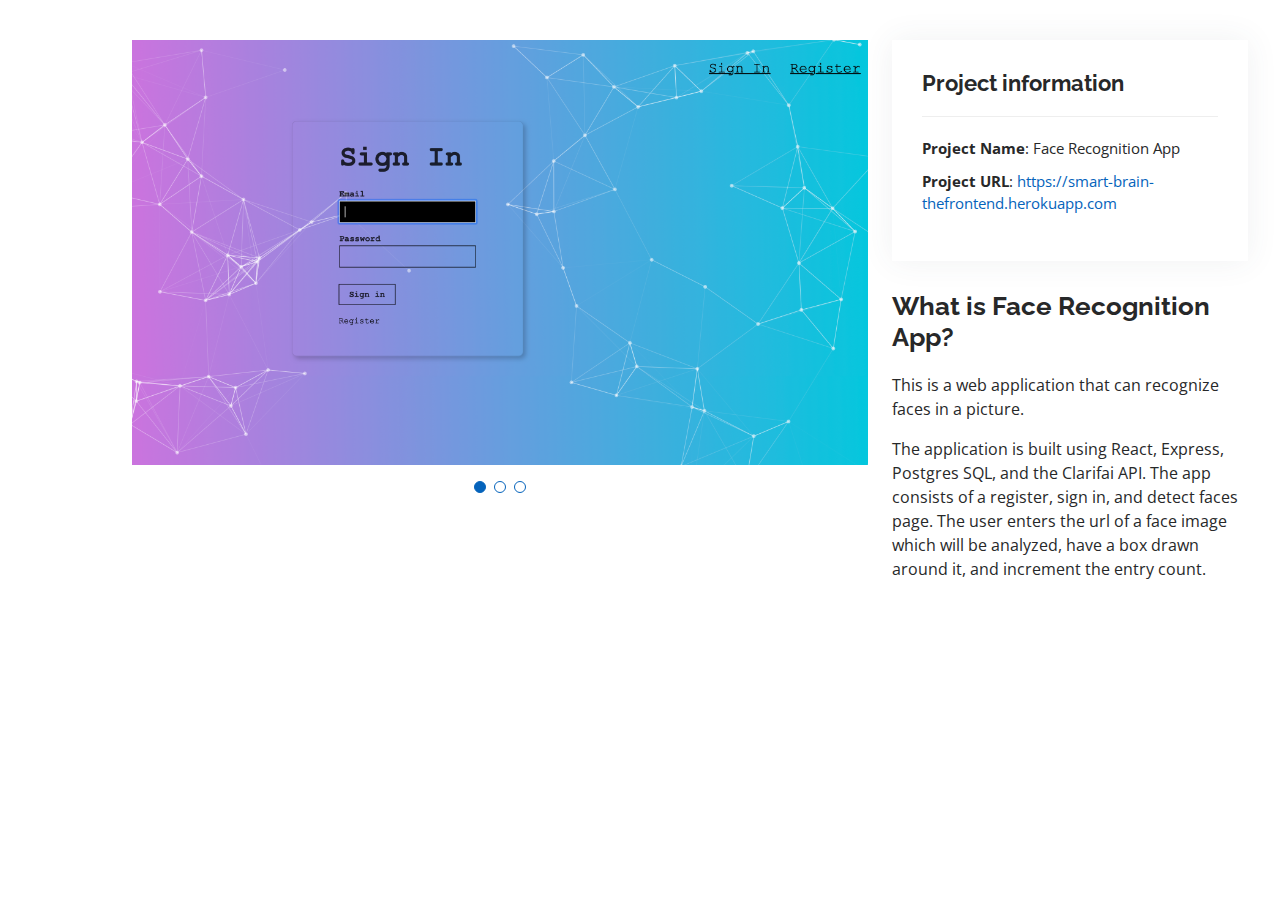
==== project-details-2.html @ 3b35543f "Complete project section" ====
<!DOCTYPE html>
<html lang="en">

<head>
	<meta charset="utf-8">
	<meta content="width=device-width, initial-scale=1.0" name="viewport">

	<title>Project Details - Personal Bootstrap Template</title>
	<meta content="" name="description">
	<meta content="" name="keywords">

	<!-- Favicons -->
	<link href="assets/img/favicon.png" rel="icon">
	<link href="assets/img/apple-touch-icon.png" rel="apple-touch-icon">

	<!-- Google Fonts -->
	<link href="https://fonts.googleapis.com/css?family=Open+Sans:300,300i,400,400i,600,600i,700,700i|Raleway:300,300i,400,400i,500,500i,600,600i,700,700i|Poppins:300,300i,400,400i,500,500i,600,600i,700,700i"
		rel="stylesheet">

	<!-- Vendor CSS Files -->
	<link href="assets/vendor/aos/aos.css" rel="stylesheet">
	<link href="assets/vendor/bootstrap/css/bootstrap.min.css" rel="stylesheet">
	<link href="assets/vendor/bootstrap-icons/bootstrap-icons.css" rel="stylesheet">
	<link href="assets/vendor/boxicons/css/boxicons.min.css" rel="stylesheet">
	<link href="assets/vendor/glightbox/css/glightbox.min.css" rel="stylesheet">
	<link href="assets/vendor/swiper/swiper-bundle.min.css" rel="stylesheet">

	<!-- Template Main CSS File -->
	<link href="assets/css/style.css" rel="stylesheet">

	<!-- =======================================================
  * Template Name: MyResume - v4.6.0
  * Template URL: https://bootstrapmade.com/free-html-bootstrap-template-my-resume/
  * Author: BootstrapMade.com
  * License: https://bootstrapmade.com/license/
  ======================================================== -->
</head>

<body>

	<main id="main">

		<!-- ======= Project Details Section ======= -->
		<section id="project-details" class="project-details">
			<div class="container">

				<div class="row gy-4">

					<div class="col-lg-8">
						<div class="project-details-slider swiper">
							<div class="swiper-wrapper align-items-center">

								<div class="swiper-slide">
									<img src="assets/img/projects/p2-main-picture.png"
										alt="">
								</div>

								<div class="swiper-slide">
									<img src="assets/img/projects/p2-secondary-picture.png"
										alt="">
								</div>

								<div class="swiper-slide">
									<img src="assets/img/projects/p2-thirdImage.png"
										alt="">
								</div>

							</div>
							<div class="swiper-pagination"></div>
						</div>
					</div>

					<div class="col-lg-4">
						<div class="project-info">
							<h3>Project information</h3>
							<ul>
								<li><strong>Project Name</strong>: Face Recognition App
								</li>
								<li><strong>Project URL</strong>: <a
										href="https://smart-brain-thefrontend.herokuapp.com"
										target="_blank">https://smart-brain-thefrontend.herokuapp.com</a>
								</li>
							</ul>
						</div>
						<div class="project-description">
							<h2>What is Face Recognition App?</h2>
							<p>
								This is a web application that can recognize faces in a
								picture.
							</p>
							<p>
								The application is built using React, Express, Postgres
								SQL, and the Clarifai API.
								The app consists of a register, sign in, and detect
								faces page. The user enters the url of a face image
								which will be analyzed, have a box drawn around it, and
								increment the entry count.
							</p>
						</div>
					</div>

				</div>

			</div>
		</section><!-- End Project Details Section -->

	</main><!-- End #main -->

	<div id="preloader"></div>
	<a href="#" class="back-to-top d-flex align-items-center justify-content-center"><i
			class="bi bi-arrow-up-short"></i></a>

	<!-- Vendor JS Files -->
	<script src="assets/vendor/aos/aos.js"></script>
	<script src="assets/vendor/bootstrap/js/bootstrap.bundle.min.js"></script>
	<script src="assets/vendor/glightbox/js/glightbox.min.js"></script>
	<script src="assets/vendor/isotope-layout/isotope.pkgd.min.js"></script>
	<script src="assets/vendor/php-email-form/validate.js"></script>
	<script src="assets/vendor/purecounter/purecounter.js"></script>
	<script src="assets/vendor/swiper/swiper-bundle.min.js"></script>
	<script src="assets/vendor/typed.js/typed.min.js"></script>
	<script src="assets/vendor/waypoints/noframework.waypoints.js"></script>

	<!-- Template Main JS File -->
	<script src="assets/js/main.js"></script>

</body>

</html>
---- assets/css/style.css ----
/**
* Template Name: MyResume - v4.6.0
* Template URL: https://bootstrapmade.com/free-html-bootstrap-template-my-resume/
* Author: BootstrapMade.com
* License: https://bootstrapmade.com/license/
*/

/*--------------------------------------------------------------
# General
--------------------------------------------------------------*/
body {
  font-family: "Open Sans", sans-serif;
  color: #272829;
}

a {
  color: #0563bb;
  text-decoration: none;
}

a:hover {
  color: #067ded;
  text-decoration: none;
}

h1,
h2,
h3,
h4,
h5,
h6 {
  font-family: "Raleway", sans-serif;
}

/*--------------------------------------------------------------
# Back to top button
--------------------------------------------------------------*/
.back-to-top {
  position: fixed;
  visibility: hidden;
  opacity: 0;
  right: 15px;
  bottom: 15px;
  z-index: 996;
  background: #0563bb;
  width: 40px;
  height: 40px;
  border-radius: 50px;
  transition: all 0.4s;
}
.back-to-top i {
  font-size: 28px;
  color: #fff;
  line-height: 0;
}
.back-to-top:hover {
  background: #0678e3;
  color: #fff;
}
.back-to-top.active {
  visibility: visible;
  opacity: 1;
}

/*--------------------------------------------------------------
# Preloader
--------------------------------------------------------------*/
#preloader {
  position: fixed;
  top: 0;
  left: 0;
  right: 0;
  bottom: 0;
  z-index: 9999;
  overflow: hidden;
  background: #fff;
}

#preloader:before {
  content: "";
  position: fixed;
  top: calc(50% - 30px);
  left: calc(50% - 30px);
  border: 6px solid #0563bb;
  border-top-color: #fff;
  border-bottom-color: #fff;
  border-radius: 50%;
  width: 60px;
  height: 60px;
  -webkit-animation: animate-preloader 1s linear infinite;
  animation: animate-preloader 1s linear infinite;
}

@-webkit-keyframes animate-preloader {
  0% {
    transform: rotate(0deg);
  }
  100% {
    transform: rotate(360deg);
  }
}

@keyframes animate-preloader {
  0% {
    transform: rotate(0deg);
  }
  100% {
    transform: rotate(360deg);
  }
}
/*--------------------------------------------------------------
# Disable aos animation delay on mobile devices
--------------------------------------------------------------*/
@media screen and (max-width: 768px) {
  [data-aos-delay] {
    transition-delay: 0 !important;
  }
}
/*--------------------------------------------------------------
# Header
--------------------------------------------------------------*/
#header {
  position: fixed;
  top: 0;
  left: 0;
  bottom: 0;
  z-index: 9997;
  transition: all 0.5s;
  padding: 15px;
  overflow-y: auto;
}
@media (max-width: 992px) {
  #header {
    width: 300px;
    background: #fff;
    border-right: 1px solid #e6e9ec;
    left: -300px;
  }
}

@media (min-width: 992px) {
  #main {
    margin-left: 100px;
  }
}
/*--------------------------------------------------------------
# Navigation Menu
--------------------------------------------------------------*/
/**
* Desktop Navigation 
*/
.nav-menu {
  padding: 0;
  display: block;
}
.nav-menu * {
  margin: 0;
  padding: 0;
  list-style: none;
}
.nav-menu > ul > li {
  position: relative;
  white-space: nowrap;
}
.nav-menu a,
.nav-menu a:focus {
  display: flex;
  align-items: center;
  color: #45505b;
  padding: 10px 18px;
  margin-bottom: 8px;
  transition: 0.3s;
  font-size: 15px;
  border-radius: 50px;
  background: #f2f3f5;
  height: 56px;
  width: 100%;
  overflow: hidden;
  transition: 0.3s;
}
.nav-menu a i,
.nav-menu a:focus i {
  font-size: 20px;
}
.nav-menu a span,
.nav-menu a:focus span {
  padding: 0 5px 0 7px;
  color: #45505b;
}
@media (min-width: 992px) {
  .nav-menu a,
  .nav-menu a:focus {
    width: 56px;
  }
  .nav-menu a span,
  .nav-menu a:focus span {
    display: none;
    color: #fff;
  }
}
.nav-menu a:hover,
.nav-menu .active,
.nav-menu .active:focus,
.nav-menu li:hover > a {
  color: #fff;
  background: #0563bb;
}
.nav-menu a:hover span,
.nav-menu .active span,
.nav-menu .active:focus span,
.nav-menu li:hover > a span {
  color: #fff;
}
.nav-menu a:hover,
.nav-menu li:hover > a {
  width: 100%;
  color: #fff;
}
.nav-menu a:hover span,
.nav-menu li:hover > a span {
  display: block;
}

/**
* Mobile Navigation 
*/
.mobile-nav-toggle {
  position: fixed;
  right: 10px;
  top: 10px;
  z-index: 9998;
  border: 0;
  background: none;
  font-size: 28px;
  transition: all 0.4s;
  outline: none !important;
  line-height: 0;
  cursor: pointer;
  border-radius: 50px;
  padding: 5px;
}
.mobile-nav-toggle i {
  color: #45505b;
}

.mobile-nav-active {
  overflow: hidden;
}
.mobile-nav-active #header {
  left: 0;
}
.mobile-nav-active .mobile-nav-toggle {
  color: #fff;
  background-color: #0563bb;
}

/*--------------------------------------------------------------
# Hero Section
--------------------------------------------------------------*/
#hero {
  width: 100%;
  height: 100vh;
  background: url("../img/bg.jpg") top right no-repeat;
  background-size: cover;
  position: relative;
}
@media (min-width: 992px) {
  #hero {
    padding-left: 160px;
  }
}
#hero:before {
  content: "";
  background: rgba(255, 255, 255, 0.8);
  position: absolute;
  bottom: 0;
  top: 0;
  left: 0;
  right: 0;
}
#hero h1 {
  margin: 0;
  font-size: 64px;
  font-weight: 700;
  line-height: 56px;
  color: #45505b;
}
#hero p {
  color: #45505b;
  margin: 15px 0 0 0;
  font-size: 26px;
  font-family: "Poppins", sans-serif;
}
#hero p span {
  color: #0563bb;
  letter-spacing: 1px;
}
#hero .social-links {
  margin-top: 30px;
}
#hero .social-links a {
  font-size: 24px;
  display: inline-block;
  color: #45505b;
  line-height: 1;
  margin-right: 20px;
  transition: 0.3s;
}
#hero .social-links a:hover {
  color: #0563bb;
}
@media (max-width: 992px) {
  #hero {
    text-align: center;
  }
  #hero h1 {
    font-size: 32px;
    line-height: 36px;
  }
  #hero p {
    margin-top: 10px;
    font-size: 20px;
    line-height: 24px;
  }
}

/*--------------------------------------------------------------
# Sections General
--------------------------------------------------------------*/
section {
  padding: 60px 0;
  overflow: hidden;
}

.section-title {
  text-align: center;
  padding-bottom: 30px;
}
.section-title h2 {
  font-size: 32px;
  font-weight: bold;
  text-transform: uppercase;
  margin-bottom: 20px;
  padding-bottom: 20px;
  position: relative;
  color: #45505b;
}
.section-title h2::before {
  content: "";
  position: absolute;
  display: block;
  width: 120px;
  height: 1px;
  background: #ddd;
  bottom: 1px;
  left: calc(50% - 60px);
}
.section-title h2::after {
  content: "";
  position: absolute;
  display: block;
  width: 40px;
  height: 3px;
  background: #0563bb;
  bottom: 0;
  left: calc(50% - 20px);
}
.section-title p {
  margin-bottom: 0;
}

/*--------------------------------------------------------------
# About
--------------------------------------------------------------*/
.about .content h3 {
  font-weight: 700;
  font-size: 26px;
  color: #728394;
}
.about .content ul {
  list-style: none;
  padding: 0;
}
.about .content ul li {
  margin-bottom: 20px;
  display: flex;
  align-items: center;
}
.about .content ul strong {
  margin-right: 10px;
}
.about .content ul i {
  font-size: 16px;
  margin-right: 5px;
  color: #0563bb;
  line-height: 0;
}
.about .content p:last-child {
  margin-bottom: 0;
}

/*--------------------------------------------------------------
# Skills
--------------------------------------------------------------*/
.skills .count-box {
  padding: 30px 30px 25px 30px;
  margin-top: 30px;
  width: 100%;
  position: relative;
  text-align: center;
  background: #fff;
}
.skills .count-box i {
  position: absolute;
  top: -25px;
  left: 50%;
  transform: translateX(-50%);
  font-size: 24px;
  background: #0563bb;
  color: #fff;
  border-radius: 50px;
  display: inline-flex;
  align-items: center;
  justify-content: center;
  width: 48px;
  height: 48px;
}
.skills .count-box span {
  font-size: 36px;
  display: block;
  font-weight: 600;
  color: #011426;
}
.skills .count-box p {
  padding: 0;
  margin: 0;
  font-family: "Raleway", sans-serif;
  font-size: 14px;
}

.skill-indiv {
  height: 48px;
  width: 48px;
}

/*--------------------------------------------------------------
# Project
--------------------------------------------------------------*/
.project .project-item {
  margin-bottom: 30px;
}
.project #project-flters {
  padding: 0;
  margin: 0 auto 25px auto;
  list-style: none;
  text-align: center;
  background: #fff;
  border-radius: 50px;
  padding: 2px 15px;
}
.project #project-flters li {
  cursor: pointer;
  display: inline-block;
  padding: 10px 15px;
  font-size: 14px;
  font-weight: 600;
  line-height: 1;
  text-transform: uppercase;
  color: #272829;
  margin-bottom: 5px;
  transition: all 0.3s ease-in-out;
}
.project #project-flters li:hover,
.project #project-flters li.filter-active {
  color: #0563bb;
}
.project #project-flters li:last-child {
  margin-right: 0;
}
.project .project-wrap {
  transition: 0.3s;
  position: relative;
  overflow: hidden;
  z-index: 1;
  background: rgba(69, 80, 91, 0.8);
}
.project .project-wrap::before {
  content: "";
  background: rgba(255, 255, 255, 0.7);
  position: absolute;
  left: 30px;
  right: 30px;
  top: 30px;
  bottom: 30px;
  transition: all ease-in-out 0.3s;
  z-index: 2;
  opacity: 0;
}
.project .project-wrap .project-info {
  opacity: 0;
  position: absolute;
  top: 0;
  left: 0;
  right: 0;
  bottom: 0;
  text-align: center;
  z-index: 3;
  transition: all ease-in-out 0.3s;
  display: flex;
  flex-direction: column;
  justify-content: center;
  align-items: center;
}
.project .project-wrap .project-info::before {
  display: block;
  content: "";
  width: 48px;
  height: 48px;
  position: absolute;
  top: 35px;
  left: 35px;
  border-top: 3px solid #d7dce1;
  border-left: 3px solid #d7dce1;
  transition: all 0.5s ease 0s;
  z-index: 9994;
}
.project .project-wrap .project-info::after {
  display: block;
  content: "";
  width: 48px;
  height: 48px;
  position: absolute;
  bottom: 35px;
  right: 35px;
  border-bottom: 3px solid #d7dce1;
  border-right: 3px solid #d7dce1;
  transition: all 0.5s ease 0s;
  z-index: 9994;
}
.project .project-wrap .project-info h4 {
  font-size: 20px;
  color: #45505b;
  font-weight: 600;
}
.project .project-wrap .project-info p {
  color: #45505b;
  font-size: 14px;
  text-transform: uppercase;
  padding: 0;
  margin: 0;
}
.project .project-wrap .project-links {
  text-align: center;
  z-index: 4;
}
.project .project-wrap .project-links a {
  color: #45505b;
  margin: 0 2px;
  font-size: 28px;
  display: inline-block;
  transition: 0.3s;
}
.project .project-wrap .project-links a:hover {
  color: #148af9;
}
.project .project-wrap:hover::before {
  top: 0;
  left: 0;
  right: 0;
  bottom: 0;
  opacity: 1;
}
.project .project-wrap:hover .project-info {
  opacity: 1;
}
.project .project-wrap:hover .project-info::before {
  top: 15px;
  left: 15px;
}
.project .project-wrap:hover .project-info::after {
  bottom: 15px;
  right: 15px;
}

/*--------------------------------------------------------------
# Portfolio Details
--------------------------------------------------------------*/
.project-details {
  padding-top: 40px;
}
.project-details .project-details-slider img {
  width: 100%;
}
.project-details .project-details-slider .swiper-pagination {
  margin-top: 20px;
  position: relative;
}
.project-details
  .project-details-slider
  .swiper-pagination
  .swiper-pagination-bullet {
  width: 12px;
  height: 12px;
  background-color: #fff;
  opacity: 1;
  border: 1px solid #0563bb;
}
.project-details
  .project-details-slider
  .swiper-pagination
  .swiper-pagination-bullet-active {
  background-color: #0563bb;
}
.project-details .project-info {
  padding: 30px;
  box-shadow: 0px 0 30px rgba(69, 80, 91, 0.08);
}
.project-details .project-info h3 {
  font-size: 22px;
  font-weight: 700;
  margin-bottom: 20px;
  padding-bottom: 20px;
  border-bottom: 1px solid #eee;
}
.project-details .project-info ul {
  list-style: none;
  padding: 0;
  font-size: 15px;
}
.project-details .project-info ul li + li {
  margin-top: 10px;
}
.project-details .project-description {
  padding-top: 30px;
}
.project-details .project-description h2 {
  font-size: 26px;
  font-weight: 700;
  margin-bottom: 20px;
}
.project-details .project-description p {
  padding: 0;
}

/*--------------------------------------------------------------
# Services
--------------------------------------------------------------*/
.services .icon-box {
  text-align: center;
  padding: 70px 20px 80px 20px;
  transition: all ease-in-out 0.3s;
  background: #fff;
  box-shadow: 0px 5px 90px 0px rgba(110, 123, 131, 0.05);
}
.services .icon-box .icon {
  margin: 0 auto;
  width: 100px;
  height: 100px;
  display: flex;
  align-items: center;
  justify-content: center;
  transition: ease-in-out 0.3s;
  position: relative;
}
.services .icon-box .icon i {
  font-size: 36px;
  transition: 0.5s;
  position: relative;
}
.services .icon-box .icon svg {
  position: absolute;
  top: 0;
  left: 0;
}
.services .icon-box .icon svg path {
  transition: 0.5s;
  fill: #f5f5f5;
}
.services .icon-box h4 {
  font-weight: 600;
  margin: 10px 0 15px 0;
  font-size: 22px;
}
.services .icon-box h4 a {
  color: #45505b;
  transition: ease-in-out 0.3s;
}
.services .icon-box p {
  line-height: 24px;
  font-size: 14px;
  margin-bottom: 0;
}
.services .icon-box:hover {
  border-color: #fff;
  box-shadow: 0px 0 35px 0 rgba(0, 0, 0, 0.08);
}
.services .iconbox-blue i {
  color: #47aeff;
}
.services .iconbox-blue:hover .icon i {
  color: #fff;
}
.services .iconbox-blue:hover .icon path {
  fill: #47aeff;
}
.services .iconbox-orange i {
  color: #ffa76e;
}
.services .iconbox-orange:hover .icon i {
  color: #fff;
}
.services .iconbox-orange:hover .icon path {
  fill: #ffa76e;
}
.services .iconbox-pink i {
  color: #e80368;
}
.services .iconbox-pink:hover .icon i {
  color: #fff;
}
.services .iconbox-pink:hover .icon path {
  fill: #e80368;
}
.services .iconbox-yellow i {
  color: #ffbb2c;
}
.services .iconbox-yellow:hover .icon i {
  color: #fff;
}
.services .iconbox-yellow:hover .icon path {
  fill: #ffbb2c;
}
.services .iconbox-red i {
  color: #ff5828;
}
.services .iconbox-red:hover .icon i {
  color: #fff;
}
.services .iconbox-red:hover .icon path {
  fill: #ff5828;
}
.services .iconbox-teal i {
  color: #11dbcf;
}
.services .iconbox-teal:hover .icon i {
  color: #fff;
}
.services .iconbox-teal:hover .icon path {
  fill: #11dbcf;
}

/*--------------------------------------------------------------
# Testimonials
--------------------------------------------------------------*/
.testimonials .section-header {
  margin-bottom: 40px;
}
.testimonials .testimonials-carousel,
.testimonials .testimonials-slider {
  overflow: hidden;
}
.testimonials .testimonial-item {
  text-align: center;
}
.testimonials .testimonial-item .testimonial-img {
  width: 120px;
  border-radius: 50%;
  border: 4px solid #fff;
  margin: 0 auto;
}
.testimonials .testimonial-item h3 {
  font-size: 20px;
  font-weight: bold;
  margin: 10px 0 5px 0;
  color: #111;
}
.testimonials .testimonial-item h4 {
  font-size: 14px;
  color: #999;
  margin: 0 0 15px 0;
}
.testimonials .testimonial-item .quote-icon-left,
.testimonials .testimonial-item .quote-icon-right {
  color: #90c8fc;
  font-size: 26px;
}
.testimonials .testimonial-item .quote-icon-left {
  display: inline-block;
  left: -5px;
  position: relative;
}
.testimonials .testimonial-item .quote-icon-right {
  display: inline-block;
  right: -5px;
  position: relative;
  top: 10px;
}
.testimonials .testimonial-item p {
  font-style: italic;
  margin: 0 auto 15px auto;
}
.testimonials .swiper-pagination {
  margin-top: 20px;
  position: relative;
}
.testimonials .swiper-pagination .swiper-pagination-bullet {
  width: 12px;
  height: 12px;
  background-color: #fff;
  opacity: 1;
  border: 1px solid #0563bb;
}
.testimonials .swiper-pagination .swiper-pagination-bullet-active {
  background-color: #0563bb;
}
@media (min-width: 992px) {
  .testimonials .testimonial-item p {
    width: 80%;
  }
}

/*--------------------------------------------------------------
# Contact
--------------------------------------------------------------*/
.contact .info {
  width: 100%;
  background: #fff;
}
.contact .info i {
  font-size: 20px;
  color: #0563bb;
  float: left;
  width: 44px;
  height: 44px;
  background: #eef7ff;
  display: flex;
  justify-content: center;
  align-items: center;
  border-radius: 50px;
  transition: all 0.3s ease-in-out;
}
.contact .info h4 {
  padding: 0 0 0 60px;
  font-size: 22px;
  font-weight: 600;
  margin-bottom: 5px;
  color: #45505b;
}
.contact .info p {
  padding: 0 0 0 60px;
  margin-bottom: 0;
  font-size: 14px;
  color: #728394;
}
.contact .info .email,
.contact .info .phone {
  margin-top: 40px;
}
.contact .info .email:hover i,
.contact .info .address:hover i,
.contact .info .phone:hover i {
  background: #0563bb;
  color: #fff;
}
.contact .php-email-form {
  width: 100%;
  background: #fff;
}
.contact .php-email-form .form-group {
  padding-bottom: 8px;
}
.contact .php-email-form .error-message {
  display: none;
  color: #fff;
  background: #ed3c0d;
  text-align: left;
  padding: 15px;
  font-weight: 600;
}
.contact .php-email-form .error-message br + br {
  margin-top: 25px;
}
.contact .php-email-form .sent-message {
  display: none;
  color: #fff;
  background: #18d26e;
  text-align: center;
  padding: 15px;
  font-weight: 600;
}
.contact .php-email-form .loading {
  display: none;
  background: #fff;
  text-align: center;
  padding: 15px;
}
.contact .php-email-form .loading:before {
  content: "";
  display: inline-block;
  border-radius: 50%;
  width: 24px;
  height: 24px;
  margin: 0 10px -6px 0;
  border: 3px solid #18d26e;
  border-top-color: #eee;
  -webkit-animation: animate-loading 1s linear infinite;
  animation: animate-loading 1s linear infinite;
}
.contact .php-email-form input,
.contact .php-email-form textarea {
  border-radius: 4px;
  box-shadow: none;
  font-size: 14px;
}
.contact .php-email-form input {
  height: 44px;
}
.contact .php-email-form textarea {
  padding: 10px 12px;
}
.contact .php-email-form button[type="submit"] {
  background: #0563bb;
  border: 0;
  padding: 10px 35px;
  color: #fff;
  transition: 0.4s;
  border-radius: 50px;
}
.contact .php-email-form button[type="submit"]:hover {
  background: #0678e3;
}
@-webkit-keyframes animate-loading {
  0% {
    transform: rotate(0deg);
  }
  100% {
    transform: rotate(360deg);
  }
}
@keyframes animate-loading {
  0% {
    transform: rotate(0deg);
  }
  100% {
    transform: rotate(360deg);
  }
}

/*--------------------------------------------------------------
# Footer
--------------------------------------------------------------*/
#footer {
  background: #f7f8f9;
  color: #45505b;
  font-size: 14px;
  text-align: center;
  padding: 30px 0;
}
#footer h3 {
  font-size: 36px;
  font-weight: 700;
  position: relative;
  font-family: "Poppins", sans-serif;
  padding: 0;
  margin: 0 0 15px 0;
}
#footer p {
  font-size: 15;
  font-style: italic;
  padding: 0;
  margin: 0 0 40px 0;
}
#footer .social-links {
  margin: 0 0 40px 0;
}
#footer .social-links a {
  font-size: 18px;
  display: inline-block;
  background: #0563bb;
  color: #fff;
  line-height: 1;
  padding: 8px 0;
  margin-right: 4px;
  border-radius: 50%;
  text-align: center;
  width: 36px;
  height: 36px;
  transition: 0.3s;
}
#footer .social-links a:hover {
  background: #0678e3;
  color: #fff;
  text-decoration: none;
}
#footer .copyright {
  margin: 0 0 5px 0;
}
#footer .credits {
  font-size: 13px;
}
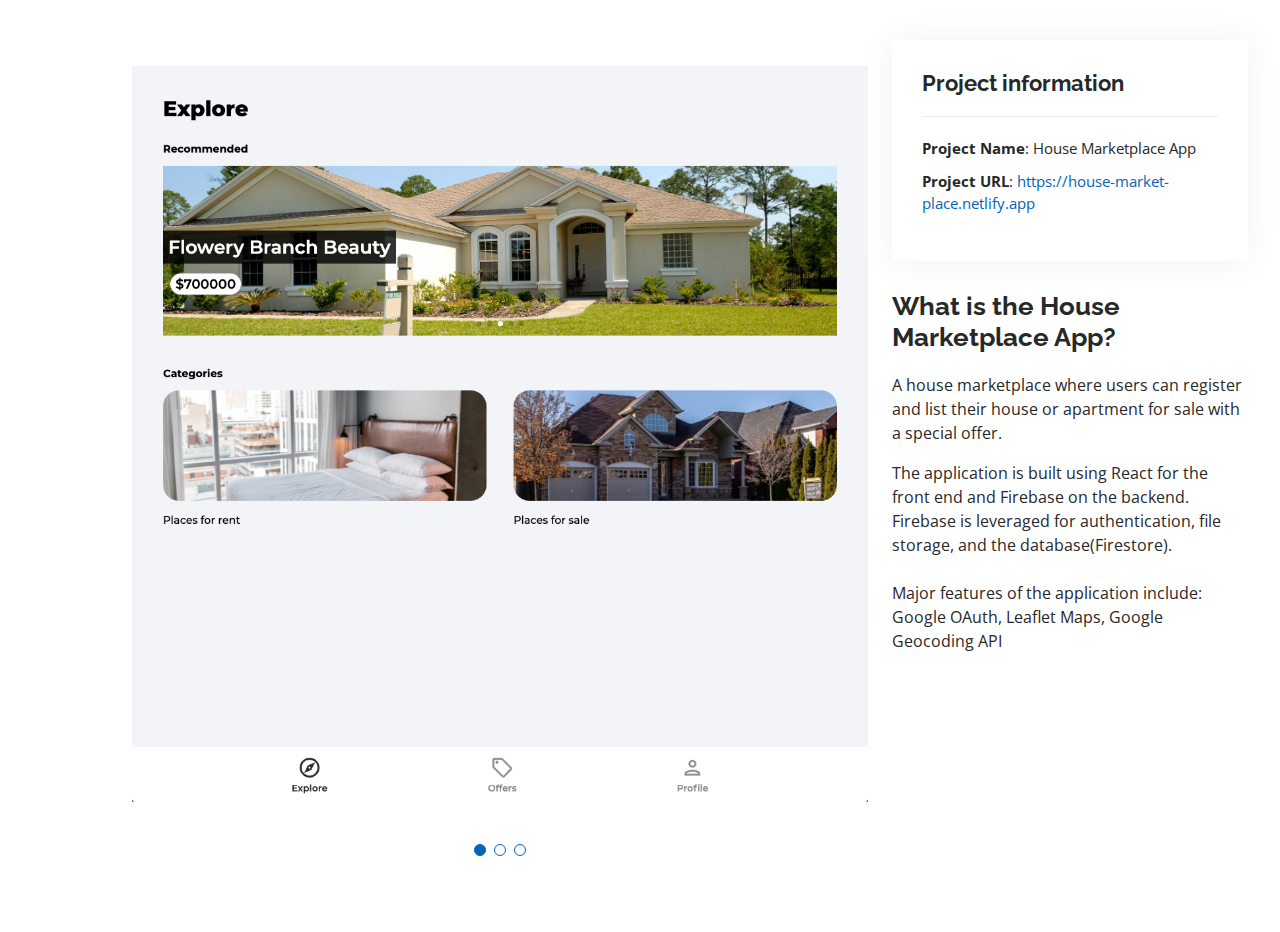
==== commit 091ec5d1: "updated projects section" ====
--- a/project-details-2.html
+++ b/project-details-2.html
@@ -74,27 +74,29 @@
 						<div class="project-info">
 							<h3>Project information</h3>
 							<ul>
-								<li><strong>Project Name</strong>: Face Recognition App
+								<li><strong>Project Name</strong>: House Marketplace App
 								</li>
 								<li><strong>Project URL</strong>: <a
-										href="https://smart-brain-thefrontend.herokuapp.com"
-										target="_blank">https://smart-brain-thefrontend.herokuapp.com</a>
+										href="https://house-market-place.netlify.app"
+										target="_blank">https://house-market-place.netlify.app</a>
 								</li>
 							</ul>
 						</div>
 						<div class="project-description">
-							<h2>What is Face Recognition App?</h2>
+							<h2>What is the House Marketplace App?</h2>
 							<p>
-								This is a web application that can recognize faces in a
-								picture.
+								A house marketplace where users can register and list
+								their house or apartment for sale with a special offer.
 							</p>
 							<p>
-								The application is built using React, Express, Postgres
-								SQL, and the Clarifai API.
-								The app consists of a register, sign in, and detect
-								faces page. The user enters the url of a face image
-								which will be analyzed, have a box drawn around it, and
-								increment the entry count.
+								The application is built using React for the front end
+								and Firebase on the backend.
+								Firebase is leveraged for authentication, file storage,
+								and the database(Firestore).
+								<br>
+								<br>
+								Major features of the application include:
+								Google OAuth, Leaflet Maps, Google Geocoding API
 							</p>
 						</div>
 					</div>
--- a/assets/css/style.css
+++ b/assets/css/style.css
@@ -643,183 +643,6 @@
 }
 
 /*--------------------------------------------------------------
-# Services
---------------------------------------------------------------*/
-.services .icon-box {
-  text-align: center;
-  padding: 70px 20px 80px 20px;
-  transition: all ease-in-out 0.3s;
-  background: #fff;
-  box-shadow: 0px 5px 90px 0px rgba(110, 123, 131, 0.05);
-}
-.services .icon-box .icon {
-  margin: 0 auto;
-  width: 100px;
-  height: 100px;
-  display: flex;
-  align-items: center;
-  justify-content: center;
-  transition: ease-in-out 0.3s;
-  position: relative;
-}
-.services .icon-box .icon i {
-  font-size: 36px;
-  transition: 0.5s;
-  position: relative;
-}
-.services .icon-box .icon svg {
-  position: absolute;
-  top: 0;
-  left: 0;
-}
-.services .icon-box .icon svg path {
-  transition: 0.5s;
-  fill: #f5f5f5;
-}
-.services .icon-box h4 {
-  font-weight: 600;
-  margin: 10px 0 15px 0;
-  font-size: 22px;
-}
-.services .icon-box h4 a {
-  color: #45505b;
-  transition: ease-in-out 0.3s;
-}
-.services .icon-box p {
-  line-height: 24px;
-  font-size: 14px;
-  margin-bottom: 0;
-}
-.services .icon-box:hover {
-  border-color: #fff;
-  box-shadow: 0px 0 35px 0 rgba(0, 0, 0, 0.08);
-}
-.services .iconbox-blue i {
-  color: #47aeff;
-}
-.services .iconbox-blue:hover .icon i {
-  color: #fff;
-}
-.services .iconbox-blue:hover .icon path {
-  fill: #47aeff;
-}
-.services .iconbox-orange i {
-  color: #ffa76e;
-}
-.services .iconbox-orange:hover .icon i {
-  color: #fff;
-}
-.services .iconbox-orange:hover .icon path {
-  fill: #ffa76e;
-}
-.services .iconbox-pink i {
-  color: #e80368;
-}
-.services .iconbox-pink:hover .icon i {
-  color: #fff;
-}
-.services .iconbox-pink:hover .icon path {
-  fill: #e80368;
-}
-.services .iconbox-yellow i {
-  color: #ffbb2c;
-}
-.services .iconbox-yellow:hover .icon i {
-  color: #fff;
-}
-.services .iconbox-yellow:hover .icon path {
-  fill: #ffbb2c;
-}
-.services .iconbox-red i {
-  color: #ff5828;
-}
-.services .iconbox-red:hover .icon i {
-  color: #fff;
-}
-.services .iconbox-red:hover .icon path {
-  fill: #ff5828;
-}
-.services .iconbox-teal i {
-  color: #11dbcf;
-}
-.services .iconbox-teal:hover .icon i {
-  color: #fff;
-}
-.services .iconbox-teal:hover .icon path {
-  fill: #11dbcf;
-}
-
-/*--------------------------------------------------------------
-# Testimonials
---------------------------------------------------------------*/
-.testimonials .section-header {
-  margin-bottom: 40px;
-}
-.testimonials .testimonials-carousel,
-.testimonials .testimonials-slider {
-  overflow: hidden;
-}
-.testimonials .testimonial-item {
-  text-align: center;
-}
-.testimonials .testimonial-item .testimonial-img {
-  width: 120px;
-  border-radius: 50%;
-  border: 4px solid #fff;
-  margin: 0 auto;
-}
-.testimonials .testimonial-item h3 {
-  font-size: 20px;
-  font-weight: bold;
-  margin: 10px 0 5px 0;
-  color: #111;
-}
-.testimonials .testimonial-item h4 {
-  font-size: 14px;
-  color: #999;
-  margin: 0 0 15px 0;
-}
-.testimonials .testimonial-item .quote-icon-left,
-.testimonials .testimonial-item .quote-icon-right {
-  color: #90c8fc;
-  font-size: 26px;
-}
-.testimonials .testimonial-item .quote-icon-left {
-  display: inline-block;
-  left: -5px;
-  position: relative;
-}
-.testimonials .testimonial-item .quote-icon-right {
-  display: inline-block;
-  right: -5px;
-  position: relative;
-  top: 10px;
-}
-.testimonials .testimonial-item p {
-  font-style: italic;
-  margin: 0 auto 15px auto;
-}
-.testimonials .swiper-pagination {
-  margin-top: 20px;
-  position: relative;
-}
-.testimonials .swiper-pagination .swiper-pagination-bullet {
-  width: 12px;
-  height: 12px;
-  background-color: #fff;
-  opacity: 1;
-  border: 1px solid #0563bb;
-}
-.testimonials .swiper-pagination .swiper-pagination-bullet-active {
-  background-color: #0563bb;
-}
-@media (min-width: 992px) {
-  .testimonials .testimonial-item p {
-    width: 80%;
-  }
-}
-
-/*--------------------------------------------------------------
 # Contact
 --------------------------------------------------------------*/
 .contact .info {
@@ -852,10 +675,27 @@
   font-size: 14px;
   color: #728394;
 }
-.contact .info .email,
+/* .contact .info .email,
 .contact .info .phone {
   margin-top: 40px;
-}
+} */
+
+.info--contact {
+  margin-left: 100px;
+  margin-bottom: 40px;
+}
+
+.contact-links i {
+  margin-right: 5px;
+  margin-top: 15px;
+  margin-bottom: 30px;
+}
+
+.contact-links i:hover {
+  background: #0563bb;
+  color: #fff;
+}
+
 .contact .info .email:hover i,
 .contact .info .address:hover i,
 .contact .info .phone:hover i {
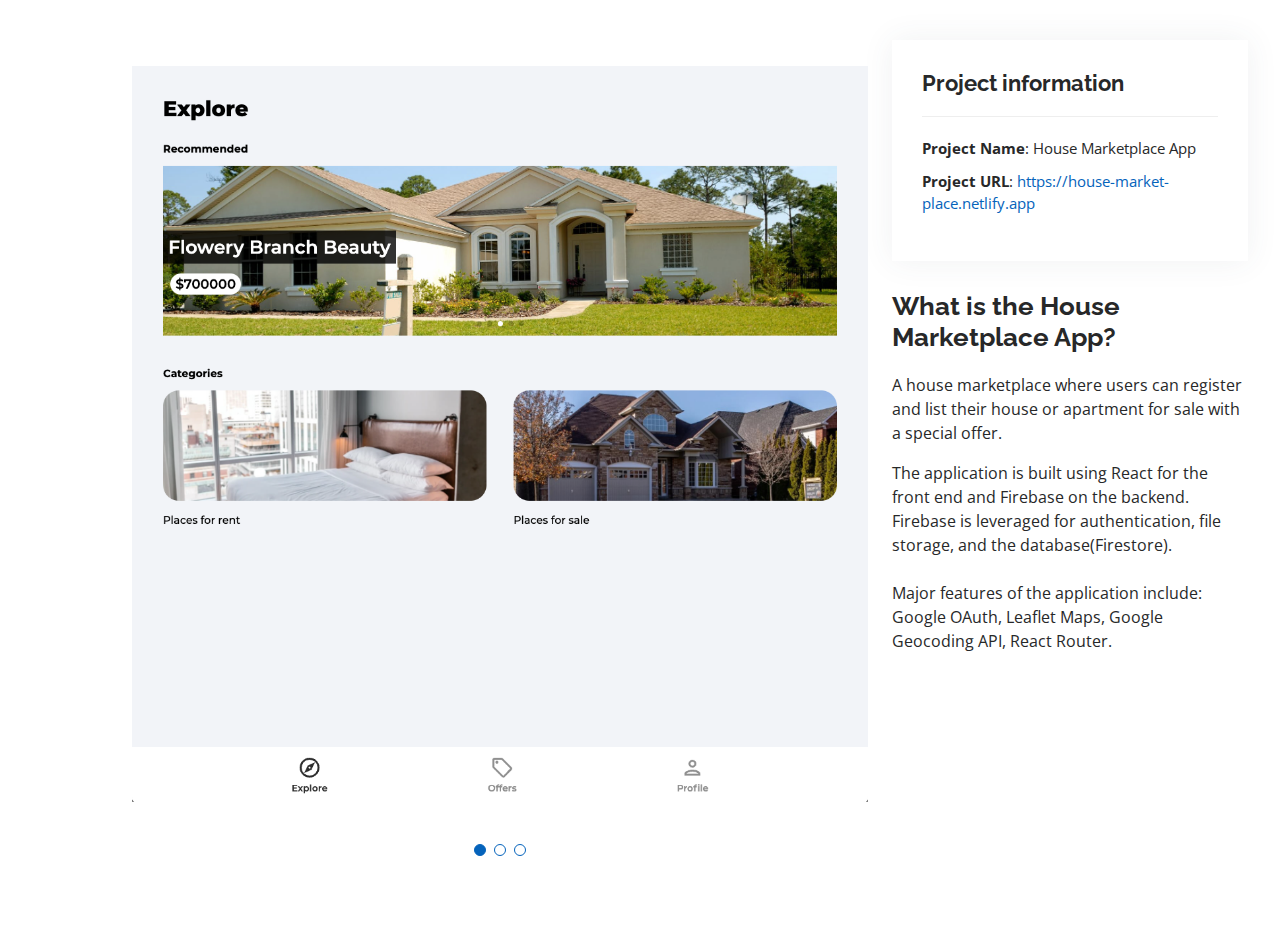
==== commit 0fe1dfca: "updated projects v2" ====
--- a/project-details-2.html
+++ b/project-details-2.html
@@ -96,7 +96,8 @@
 								<br>
 								<br>
 								Major features of the application include:
-								Google OAuth, Leaflet Maps, Google Geocoding API
+								Google OAuth, Leaflet Maps, Google Geocoding API, React
+								Router.
 							</p>
 						</div>
 					</div>
